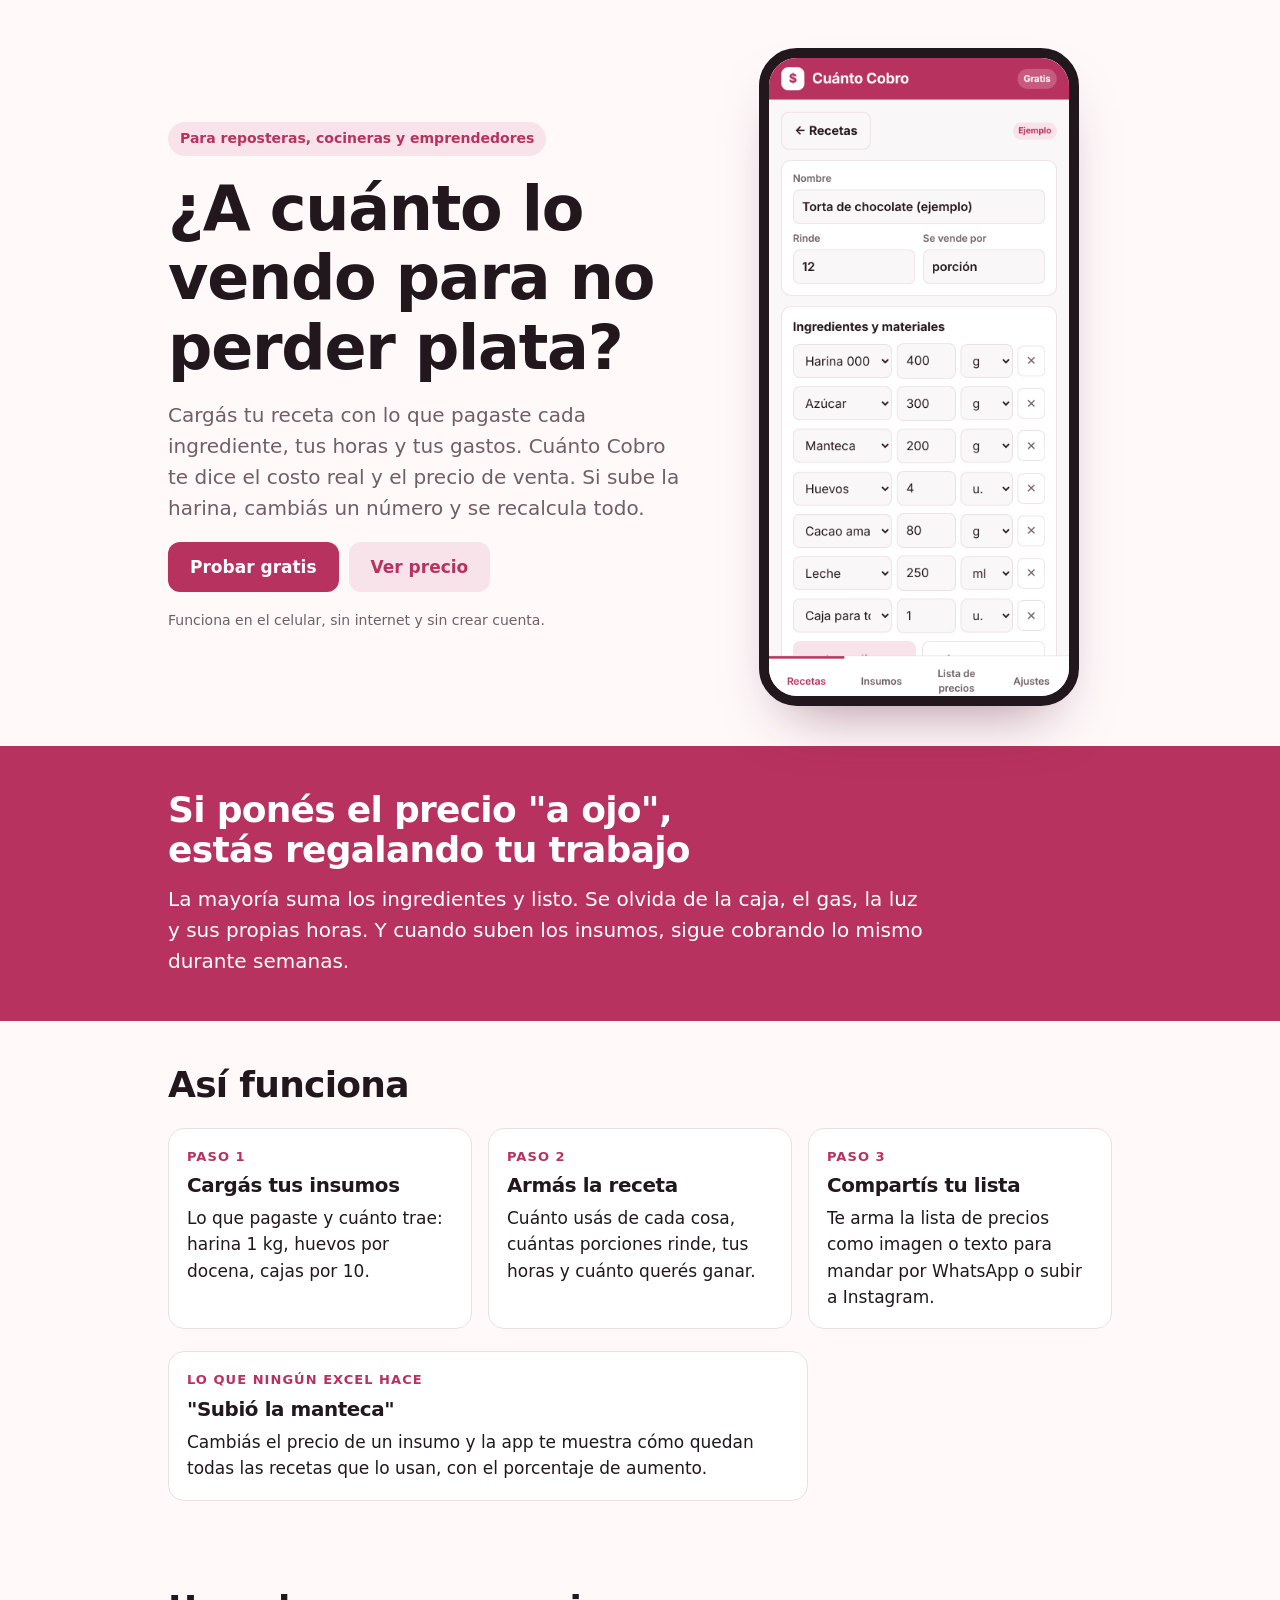
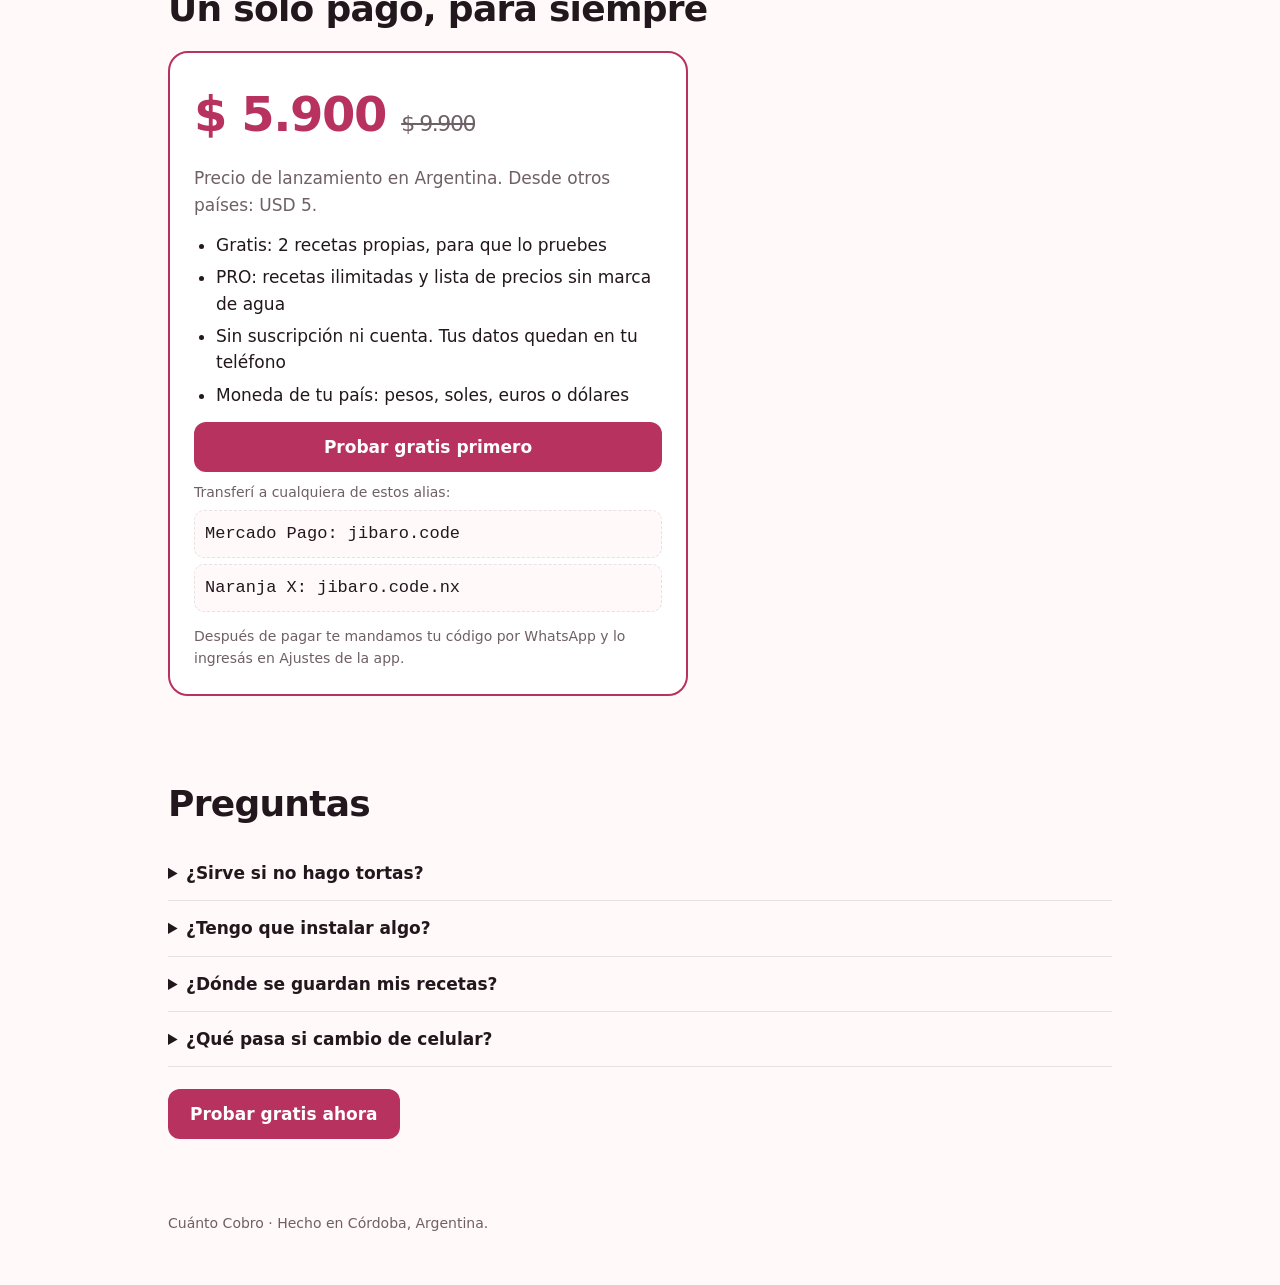
==== index.html @ 84588df4 "Publicar Cuánto Cobro: app de costos y precio de venta con página de venta Co-Authored-By: Claude Op" ====
<!doctype html>
<html lang="es">
<head>
<meta charset="utf-8">
<meta name="viewport" content="width=device-width, initial-scale=1, viewport-fit=cover">
<title>Cuánto Cobro · Calculá a cuánto vender tus productos</title>
<meta name="description" content="La app para reposteras y emprendedores: cargás tu receta y te dice cuánto te cuesta y a cuánto venderla. Si sube un insumo, recalcula todo.">
<meta property="og:title" content="Cuánto Cobro">
<meta property="og:description" content="¿A cuánto lo vendo para no perder plata? Cargá tu receta y te lo dice en segundos.">
<meta property="og:image" content="captura.png">
<meta name="theme-color" content="#B8325F">
<link rel="icon" href="icons/icon.svg" type="image/svg+xml">
<style>
:root{--bg:#FFF9FA;--fg:#22171C;--muted:#6F5F66;--line:#EADFE3;--accent:#B8325F;--accent-fg:#fff;--soft:#F8E3EA;--surface:#fff;
  --f:system-ui,-apple-system,"Segoe UI",Roboto,"Helvetica Neue",Arial,sans-serif;color-scheme:light}
@media (prefers-color-scheme:dark){:root{--bg:#161013;--fg:#F3EBEE;--muted:#B9A8AF;--line:#3A2E33;--accent:#FF7EA6;--accent-fg:#2A0D17;--soft:#3D1D28;--surface:#21191D;color-scheme:dark}}
*{box-sizing:border-box}
body{margin:0;background:var(--bg);color:var(--fg);font:17px/1.55 var(--f)}
.w{max-width:980px;margin:0 auto;padding-left:max(18px,env(safe-area-inset-left,0px));padding-right:max(18px,env(safe-area-inset-right,0px))}
h1,h2,h3{line-height:1.12;margin:0;text-wrap:balance;letter-spacing:-.02em}
h1{font-size:clamp(36px,7vw,62px);font-weight:850}
h2{font-size:clamp(26px,4vw,36px)}
p{margin:0}
.hero{display:grid;grid-template-columns:minmax(0,1.15fr) minmax(0,.85fr);gap:36px;align-items:center;padding-block:48px 40px}
@media (max-width:760px){.hero{grid-template-columns:1fr;padding-top:28px}}
.hero .txt{display:flex;flex-direction:column;gap:18px}
.tag{display:inline-block;align-self:flex-start;background:var(--soft);color:var(--accent);font-weight:700;font-size:14px;padding:6px 12px;border-radius:99px}
.lead{font-size:20px;color:var(--muted)}
.cta{display:flex;gap:10px;flex-wrap:wrap}
.btn{border:0;border-radius:12px;padding:15px 22px;font:700 17px var(--f);cursor:pointer;background:var(--accent);color:var(--accent-fg);text-decoration:none;display:inline-block;text-align:center}
.btn.sec{background:var(--soft);color:var(--accent)}
.btn:focus-visible{outline:3px solid var(--fg);outline-offset:2px}
.tel{justify-self:center;width:min(320px,100%);aspect-ratio:9/18.5;border-radius:38px;border:10px solid var(--fg);overflow:hidden;background:var(--surface);box-shadow:0 30px 60px -30px rgba(80,10,40,.5)}
.tel img{width:100%;height:100%;object-fit:cover;object-position:top;display:block}
section{padding-block:44px;display:flex;flex-direction:column;gap:22px}
.dolor{background:var(--accent);color:var(--accent-fg)}
.dolor .w{display:flex;flex-direction:column;gap:14px;padding-block:44px}
.dolor p{font-size:20px;max-width:60ch}
.pasos{display:grid;grid-template-columns:repeat(auto-fit,minmax(240px,1fr));gap:16px}
.paso{background:var(--surface);border:1px solid var(--line);border-radius:16px;padding:18px;display:flex;flex-direction:column;gap:8px}
.paso b{font-size:13px;letter-spacing:.08em;text-transform:uppercase;color:var(--accent)}
.precio{background:var(--surface);border:2px solid var(--accent);border-radius:20px;padding:24px;display:flex;flex-direction:column;gap:14px;max-width:520px}
.monto{font-size:48px;font-weight:850;color:var(--accent);letter-spacing:-.03em}
.monto s{font-size:22px;color:var(--muted);font-weight:500}
ul{margin:0;padding-left:22px;display:flex;flex-direction:column;gap:6px}
details{border-bottom:1px solid var(--line);padding-block:14px}
summary{font-weight:700;cursor:pointer}
details p{margin-top:8px;color:var(--muted)}
.alias{font-family:ui-monospace,Menlo,Consolas,monospace;background:var(--bg);border:1px dashed var(--line);border-radius:10px;padding:10px;user-select:all}
footer{padding-block:30px 50px;color:var(--muted);font-size:14px}
</style>
</head>
<body>
<div class="w hero">
  <div class="txt">
    <span class="tag">Para reposteras, cocineras y emprendedores</span>
    <h1>¿A cuánto lo vendo para no perder plata?</h1>
    <p class="lead">Cargás tu receta con lo que pagaste cada ingrediente, tus horas y tus gastos. Cuánto Cobro te dice el costo real y el precio de venta. Si sube la harina, cambiás un número y se recalcula todo.</p>
    <div class="cta"><a class="btn" href="app.html">Probar gratis</a><a class="btn sec" href="#precio">Ver precio</a></div>
    <p class="muted" style="font-size:14px;color:var(--muted)">Funciona en el celular, sin internet y sin crear cuenta.</p>
  </div>
  <div class="tel"><img src="captura.png" alt="La app mostrando el precio sugerido de una torta de chocolate"></div>
</div>

<div class="dolor"><div class="w">
  <h2>Si ponés el precio "a ojo", estás regalando tu trabajo</h2>
  <p>La mayoría suma los ingredientes y listo. Se olvida de la caja, el gas, la luz y sus propias horas. Y cuando suben los insumos, sigue cobrando lo mismo durante semanas.</p>
</div></div>

<section class="w">
  <h2>Así funciona</h2>
  <div class="pasos">
    <div class="paso"><b>Paso 1</b><h3>Cargás tus insumos</h3><p>Lo que pagaste y cuánto trae: harina 1 kg, huevos por docena, cajas por 10.</p></div>
    <div class="paso"><b>Paso 2</b><h3>Armás la receta</h3><p>Cuánto usás de cada cosa, cuántas porciones rinde, tus horas y cuánto querés ganar.</p></div>
    <div class="paso"><b>Paso 3</b><h3>Compartís tu lista</h3><p>Te arma la lista de precios como imagen o texto para mandar por WhatsApp o subir a Instagram.</p></div>
  </div>
  <div class="paso" style="max-width:640px"><b>Lo que ningún Excel hace</b><h3>"Subió la manteca"</h3><p>Cambiás el precio de un insumo y la app te muestra cómo quedan todas las recetas que lo usan, con el porcentaje de aumento.</p></div>
</section>

<section class="w" id="precio">
  <h2>Un solo pago, para siempre</h2>
  <div class="precio">
    <div class="monto"><span id="p-ar">$ 5.900</span> <s id="p-ar-antes">$ 9.900</s></div>
    <p class="muted" id="p-usd" style="color:var(--muted)">Precio de lanzamiento en Argentina. Desde otros países: USD 5.</p>
    <ul><li>Gratis: 2 recetas propias, para que lo pruebes</li><li>PRO: recetas ilimitadas y lista de precios sin marca de agua</li><li>Sin suscripción ni cuenta. Tus datos quedan en tu teléfono</li><li>Moneda de tu país: pesos, soles, euros o dólares</li></ul>
    <div id="pagos" style="display:flex;flex-direction:column;gap:10px"></div>
    <p style="font-size:14px;color:var(--muted)">Después de pagar te mandamos tu código por WhatsApp y lo ingresás en Ajustes de la app.</p>
  </div>
</section>

<section class="w">
  <h2>Preguntas</h2>
  <div>
    <details><summary>¿Sirve si no hago tortas?</summary><p>Sí. Sirve para cualquier cosa que fabriques: comida, velas, jabones, bijouterie, sublimados. Si tiene insumos y horas de trabajo, se calcula igual.</p></details>
    <details><summary>¿Tengo que instalar algo?</summary><p>No hace falta. Se abre desde el navegador. Si querés, la agregás a la pantalla de inicio y queda como una app que funciona sin internet.</p></details>
    <details><summary>¿Dónde se guardan mis recetas?</summary><p>En tu teléfono. Desde Ajustes podés guardar una copia para pasarla a otro celular.</p></details>
    <details><summary>¿Qué pasa si cambio de celular?</summary><p>Guardás una copia en el viejo, la cargás en el nuevo y volvés a ingresar tu código PRO.</p></details>
  </div>
  <div class="cta"><a class="btn" href="app.html">Probar gratis ahora</a></div>
</section>

<footer class="w">Cuánto Cobro · Hecho en Córdoba, Argentina.</footer>

<script src="config.js"></script>
<script>
(function(){
  var C = window.CC_CONFIG || {};
  function esc(s){return String(s||"").replace(/[&<>"']/g,function(c){return{"&":"&amp;","<":"&lt;",">":"&gt;",'"':"&quot;","'":"&#39;"}[c]})}
  var lanz = C.lanzamientoActivo;
  document.getElementById("p-ar").textContent = lanz ? C.precioLanzamientoAR : C.precioAR;
  var antes = document.getElementById("p-ar-antes"); if (lanz) antes.textContent = C.precioAR; else antes.hidden = true;
  document.getElementById("p-usd").textContent = (lanz ? "Precio de lanzamiento en Argentina. " : "Precio en Argentina. ") + "Desde otros países: " + (lanz ? C.precioLanzamientoUSD : C.precioUSD) + ".";
  var h = "";
  if (C.linkPagoAR) h += '<a class="btn" href="' + esc(C.linkPagoAR) + '" target="_blank" rel="noopener">Pagar con Mercado Pago</a>';
  if (C.aliasMP || C.aliasNX) {
    h += '<div style="display:flex;flex-direction:column;gap:6px"><p style="font-size:14px;color:var(--muted)">' + (C.linkPagoAR ? "O transferí" : "Transferí") + ' a cualquiera de estos alias' + (C.titularAlias ? " (a nombre de " + esc(C.titularAlias) + ")" : "") + ':</p>';
    if (C.aliasMP) h += '<div class="alias">Mercado Pago: ' + esc(C.aliasMP) + '</div>';
    if (C.aliasNX) h += '<div class="alias">Naranja X: ' + esc(C.aliasNX) + '</div>';
    h += '</div>';
  }
  if (C.linkPagoInternacional) h += '<a class="btn sec" href="' + esc(C.linkPagoInternacional) + '" target="_blank" rel="noopener">Pagar desde otro país</a>';
  if (C.whatsappVentas) h += '<a class="btn sec" href="https://wa.me/' + esc(C.whatsappVentas) + '?text=' + encodeURIComponent("Hola! Quiero Cuánto Cobro PRO") + '" target="_blank" rel="noopener">Escribinos por WhatsApp</a>';
  if (!h) h = '<a class="btn" href="app.html">Probar gratis</a>';
  else h = '<a class="btn" href="app.html">Probar gratis primero</a>' + h;
  document.getElementById("pagos").innerHTML = h;
})();
</script>
</body>
</html>
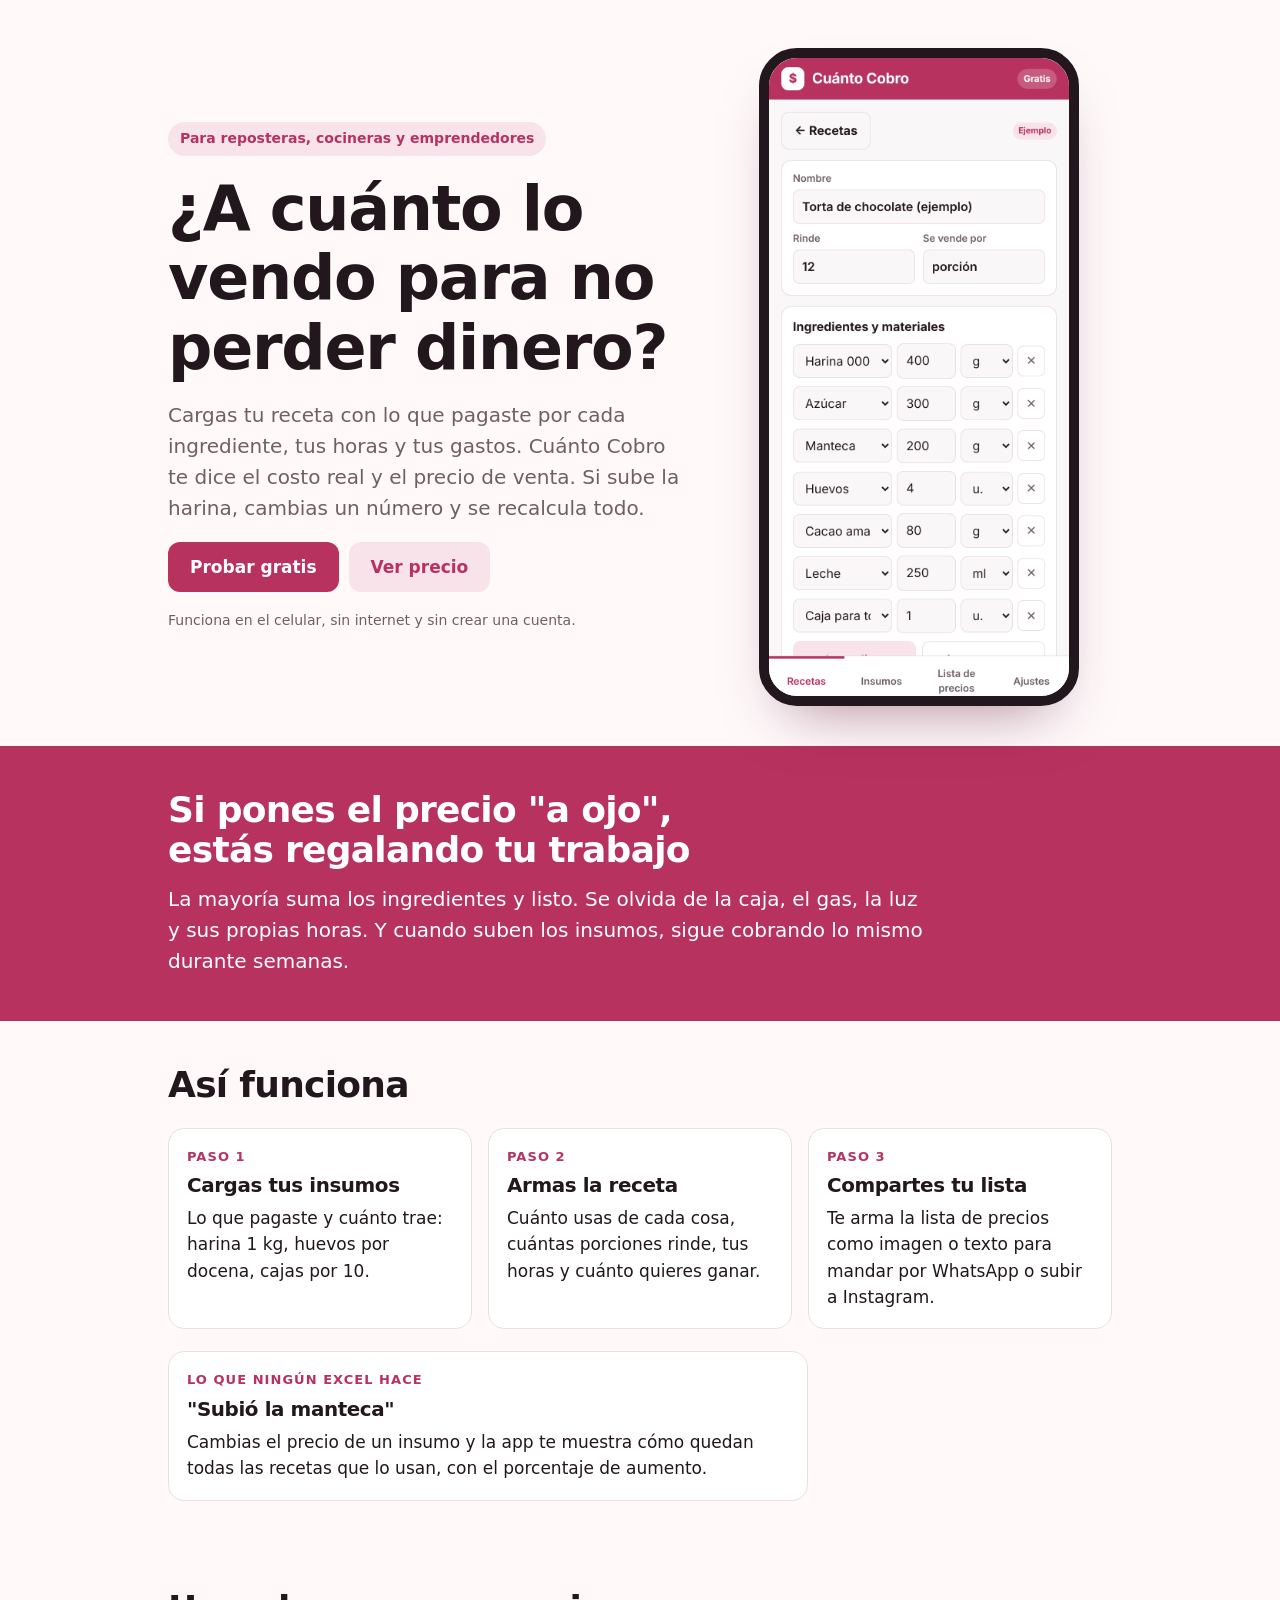
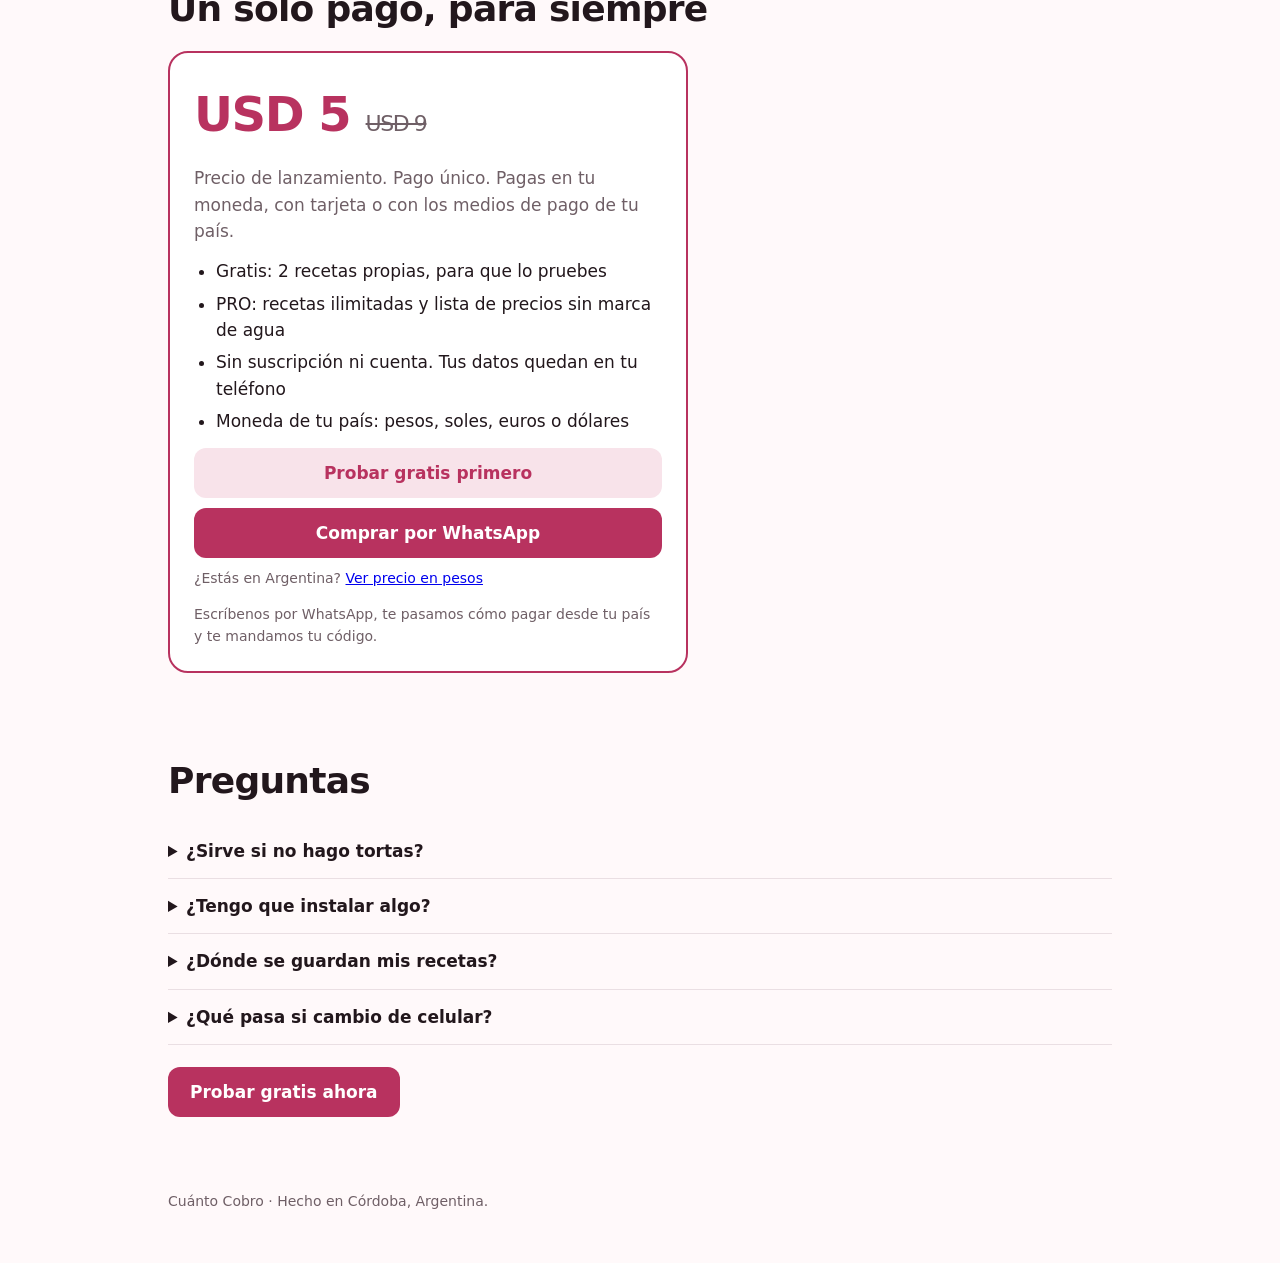
==== commit 973de8a7: "Vender en todos los países de habla hispana: precio en USD, español neutro y moneda local fuera de A" ====
--- a/index.html
+++ b/index.html
@@ -54,27 +54,27 @@
 <div class="w hero">
   <div class="txt">
     <span class="tag">Para reposteras, cocineras y emprendedores</span>
-    <h1>¿A cuánto lo vendo para no perder plata?</h1>
-    <p class="lead">Cargás tu receta con lo que pagaste cada ingrediente, tus horas y tus gastos. Cuánto Cobro te dice el costo real y el precio de venta. Si sube la harina, cambiás un número y se recalcula todo.</p>
+    <h1 data-tu="¿A cuánto lo vendo para no perder dinero?">¿A cuánto lo vendo para no perder plata?</h1>
+    <p class="lead" data-tu="Cargas tu receta con lo que pagaste por cada ingrediente, tus horas y tus gastos. Cuánto Cobro te dice el costo real y el precio de venta. Si sube la harina, cambias un número y se recalcula todo.">Cargás tu receta con lo que pagaste cada ingrediente, tus horas y tus gastos. Cuánto Cobro te dice el costo real y el precio de venta. Si sube la harina, cambiás un número y se recalcula todo.</p>
     <div class="cta"><a class="btn" href="app.html">Probar gratis</a><a class="btn sec" href="#precio">Ver precio</a></div>
-    <p class="muted" style="font-size:14px;color:var(--muted)">Funciona en el celular, sin internet y sin crear cuenta.</p>
+    <p class="muted" style="font-size:14px;color:var(--muted)" data-tu="Funciona en el celular, sin internet y sin crear una cuenta.">Funciona en el celular, sin internet y sin crear cuenta.</p>
   </div>
   <div class="tel"><img src="captura.png" alt="La app mostrando el precio sugerido de una torta de chocolate"></div>
 </div>
 
 <div class="dolor"><div class="w">
-  <h2>Si ponés el precio "a ojo", estás regalando tu trabajo</h2>
+  <h2 data-tu="Si pones el precio &quot;a ojo&quot;, estás regalando tu trabajo">Si ponés el precio "a ojo", estás regalando tu trabajo</h2>
   <p>La mayoría suma los ingredientes y listo. Se olvida de la caja, el gas, la luz y sus propias horas. Y cuando suben los insumos, sigue cobrando lo mismo durante semanas.</p>
 </div></div>
 
 <section class="w">
   <h2>Así funciona</h2>
   <div class="pasos">
-    <div class="paso"><b>Paso 1</b><h3>Cargás tus insumos</h3><p>Lo que pagaste y cuánto trae: harina 1 kg, huevos por docena, cajas por 10.</p></div>
-    <div class="paso"><b>Paso 2</b><h3>Armás la receta</h3><p>Cuánto usás de cada cosa, cuántas porciones rinde, tus horas y cuánto querés ganar.</p></div>
-    <div class="paso"><b>Paso 3</b><h3>Compartís tu lista</h3><p>Te arma la lista de precios como imagen o texto para mandar por WhatsApp o subir a Instagram.</p></div>
+    <div class="paso"><b>Paso 1</b><h3 data-tu="Cargas tus insumos">Cargás tus insumos</h3><p>Lo que pagaste y cuánto trae: harina 1 kg, huevos por docena, cajas por 10.</p></div>
+    <div class="paso"><b>Paso 2</b><h3 data-tu="Armas la receta">Armás la receta</h3><p data-tu="Cuánto usas de cada cosa, cuántas porciones rinde, tus horas y cuánto quieres ganar.">Cuánto usás de cada cosa, cuántas porciones rinde, tus horas y cuánto querés ganar.</p></div>
+    <div class="paso"><b>Paso 3</b><h3 data-tu="Compartes tu lista">Compartís tu lista</h3><p>Te arma la lista de precios como imagen o texto para mandar por WhatsApp o subir a Instagram.</p></div>
   </div>
-  <div class="paso" style="max-width:640px"><b>Lo que ningún Excel hace</b><h3>"Subió la manteca"</h3><p>Cambiás el precio de un insumo y la app te muestra cómo quedan todas las recetas que lo usan, con el porcentaje de aumento.</p></div>
+  <div class="paso" style="max-width:640px"><b>Lo que ningún Excel hace</b><h3>"Subió la manteca"</h3><p data-tu="Cambias el precio de un insumo y la app te muestra cómo quedan todas las recetas que lo usan, con el porcentaje de aumento.">Cambiás el precio de un insumo y la app te muestra cómo quedan todas las recetas que lo usan, con el porcentaje de aumento.</p></div>
 </section>
 
 <section class="w" id="precio">
@@ -84,7 +84,7 @@
     <p class="muted" id="p-usd" style="color:var(--muted)">Precio de lanzamiento en Argentina. Desde otros países: USD 5.</p>
     <ul><li>Gratis: 2 recetas propias, para que lo pruebes</li><li>PRO: recetas ilimitadas y lista de precios sin marca de agua</li><li>Sin suscripción ni cuenta. Tus datos quedan en tu teléfono</li><li>Moneda de tu país: pesos, soles, euros o dólares</li></ul>
     <div id="pagos" style="display:flex;flex-direction:column;gap:10px"></div>
-    <p style="font-size:14px;color:var(--muted)">Después de pagar te mandamos tu código por WhatsApp y lo ingresás en Ajustes de la app.</p>
+    <p style="font-size:14px;color:var(--muted)" data-tu="Después de pagar te llega tu código por correo y lo ingresas en Ajustes de la app.">Después de pagar te mandamos tu código por WhatsApp y lo ingresás en Ajustes de la app.</p>
   </div>
 </section>
 
@@ -92,9 +92,9 @@
   <h2>Preguntas</h2>
   <div>
     <details><summary>¿Sirve si no hago tortas?</summary><p>Sí. Sirve para cualquier cosa que fabriques: comida, velas, jabones, bijouterie, sublimados. Si tiene insumos y horas de trabajo, se calcula igual.</p></details>
-    <details><summary>¿Tengo que instalar algo?</summary><p>No hace falta. Se abre desde el navegador. Si querés, la agregás a la pantalla de inicio y queda como una app que funciona sin internet.</p></details>
-    <details><summary>¿Dónde se guardan mis recetas?</summary><p>En tu teléfono. Desde Ajustes podés guardar una copia para pasarla a otro celular.</p></details>
-    <details><summary>¿Qué pasa si cambio de celular?</summary><p>Guardás una copia en el viejo, la cargás en el nuevo y volvés a ingresar tu código PRO.</p></details>
+    <details><summary>¿Tengo que instalar algo?</summary><p data-tu="No hace falta. Se abre desde el navegador. Si quieres, la agregas a la pantalla de inicio y queda como una app que funciona sin internet.">No hace falta. Se abre desde el navegador. Si querés, la agregás a la pantalla de inicio y queda como una app que funciona sin internet.</p></details>
+    <details><summary>¿Dónde se guardan mis recetas?</summary><p data-tu="En tu teléfono. Desde Ajustes puedes guardar una copia para pasarla a otro celular.">En tu teléfono. Desde Ajustes podés guardar una copia para pasarla a otro celular.</p></details>
+    <details><summary>¿Qué pasa si cambio de celular?</summary><p data-tu="Guardas una copia en el viejo, la cargas en el nuevo y vuelves a ingresar tu código PRO.">Guardás una copia en el viejo, la cargás en el nuevo y volvés a ingresar tu código PRO.</p></details>
   </div>
   <div class="cta"><a class="btn" href="app.html">Probar gratis ahora</a></div>
 </section>
@@ -102,26 +102,40 @@
 <footer class="w">Cuánto Cobro · Hecho en Córdoba, Argentina.</footer>
 
 <script src="config.js"></script>
+<script src="region.js"></script>
 <script>
 (function(){
   var C = window.CC_CONFIG || {};
   function esc(s){return String(s||"").replace(/[&<>"']/g,function(c){return{"&":"&amp;","<":"&lt;",">":"&gt;",'"':"&quot;","'":"&#39;"}[c]})}
   var lanz = C.lanzamientoActivo;
-  document.getElementById("p-ar").textContent = lanz ? C.precioLanzamientoAR : C.precioAR;
-  var antes = document.getElementById("p-ar-antes"); if (lanz) antes.textContent = C.precioAR; else antes.hidden = true;
-  document.getElementById("p-usd").textContent = (lanz ? "Precio de lanzamiento en Argentina. " : "Precio en Argentina. ") + "Desde otros países: " + (lanz ? C.precioLanzamientoUSD : C.precioUSD) + ".";
+  var ar = (window.CC_REGION || { ar: true }).ar;
+  var $p = document.getElementById("p-ar"), antes = document.getElementById("p-ar-antes"), nota = document.getElementById("p-usd");
+  var wa = function(txt, label, cls){ return C.whatsappVentas ? '<a class="btn ' + cls + '" href="https://wa.me/' + esc(C.whatsappVentas) + '?text=' + encodeURIComponent(txt) + '" target="_blank" rel="noopener">' + label + '</a>' : ""; };
   var h = "";
-  if (C.linkPagoAR) h += '<a class="btn" href="' + esc(C.linkPagoAR) + '" target="_blank" rel="noopener">Pagar con Mercado Pago</a>';
-  if (C.aliasMP || C.aliasNX) {
-    h += '<div style="display:flex;flex-direction:column;gap:6px"><p style="font-size:14px;color:var(--muted)">' + (C.linkPagoAR ? "O transferí" : "Transferí") + ' a cualquiera de estos alias' + (C.titularAlias ? " (a nombre de " + esc(C.titularAlias) + ")" : "") + ':</p>';
-    if (C.aliasMP) h += '<div class="alias">Mercado Pago: ' + esc(C.aliasMP) + '</div>';
-    if (C.aliasNX) h += '<div class="alias">Naranja X: ' + esc(C.aliasNX) + '</div>';
-    h += '</div>';
+  if (ar) {
+    $p.textContent = lanz ? C.precioLanzamientoAR : C.precioAR;
+    if (lanz) antes.textContent = C.precioAR; else antes.hidden = true;
+    nota.textContent = (lanz ? "Precio de lanzamiento en Argentina. " : "Precio en Argentina. ") + "Desde otros países: " + (lanz ? C.precioLanzamientoUSD : C.precioUSD) + ".";
+    if (C.linkPagoAR) h += '<a class="btn" href="' + esc(C.linkPagoAR) + '" target="_blank" rel="noopener">Pagar con Mercado Pago</a>';
+    if (C.aliasMP || C.aliasNX) {
+      h += '<div style="display:flex;flex-direction:column;gap:6px"><p style="font-size:14px;color:var(--muted)">' + (C.linkPagoAR ? "O transferí" : "Transferí") + ' a cualquiera de estos alias' + (C.titularAlias ? " (a nombre de " + esc(C.titularAlias) + ")" : "") + ':</p>';
+      if (C.aliasMP) h += '<div class="alias">Mercado Pago: ' + esc(C.aliasMP) + '</div>';
+      if (C.aliasNX) h += '<div class="alias">Naranja X: ' + esc(C.aliasNX) + '</div>';
+      h += '</div>';
+    }
+    h += wa("Hola! Quiero Cuánto Cobro PRO", "Escribinos por WhatsApp", "sec");
+    if (C.linkPagoInternacional) h += '<p style="font-size:14px;color:var(--muted)">¿Estás en otro país? <a href="?pais=int">Ver precio en dólares</a></p>';
+  } else {
+    document.querySelectorAll("[data-tu]").forEach(function(el){ el.textContent = el.getAttribute("data-tu"); });
+    document.title = "Cuánto Cobro · Calcula a cuánto vender tus productos";
+    $p.textContent = lanz ? C.precioLanzamientoUSD : C.precioUSD;
+    if (lanz) antes.textContent = C.precioUSD; else antes.hidden = true;
+    nota.textContent = (lanz ? "Precio de lanzamiento. " : "") + "Pago único. Pagas en tu moneda, con tarjeta o con los medios de pago de tu país.";
+    if (C.linkPagoInternacional) h += '<a class="btn" href="' + esc(C.linkPagoInternacional) + '" target="_blank" rel="noopener">Comprar ahora</a>' + wa("¡Hola! Tengo una duda sobre Cuánto Cobro PRO", "Escríbenos por WhatsApp", "sec");
+    else { h += wa("¡Hola! Quiero Cuánto Cobro PRO. ¿Cómo lo pago desde mi país?", "Comprar por WhatsApp", ""); document.querySelector("[data-tu^='Después de pagar']").textContent = "Escríbenos por WhatsApp, te pasamos cómo pagar desde tu país y te mandamos tu código."; }
+    h += '<p style="font-size:14px;color:var(--muted)">¿Estás en Argentina? <a href="?pais=ar">Ver precio en pesos</a></p>';
   }
-  if (C.linkPagoInternacional) h += '<a class="btn sec" href="' + esc(C.linkPagoInternacional) + '" target="_blank" rel="noopener">Pagar desde otro país</a>';
-  if (C.whatsappVentas) h += '<a class="btn sec" href="https://wa.me/' + esc(C.whatsappVentas) + '?text=' + encodeURIComponent("Hola! Quiero Cuánto Cobro PRO") + '" target="_blank" rel="noopener">Escribinos por WhatsApp</a>';
-  if (!h) h = '<a class="btn" href="app.html">Probar gratis</a>';
-  else h = '<a class="btn" href="app.html">Probar gratis primero</a>' + h;
+  h = '<a class="btn' + (h ? " sec" : "") + '" href="app.html">' + (h ? "Probar gratis primero" : "Probar gratis") + '</a>' + h;
   document.getElementById("pagos").innerHTML = h;
 })();
 </script>
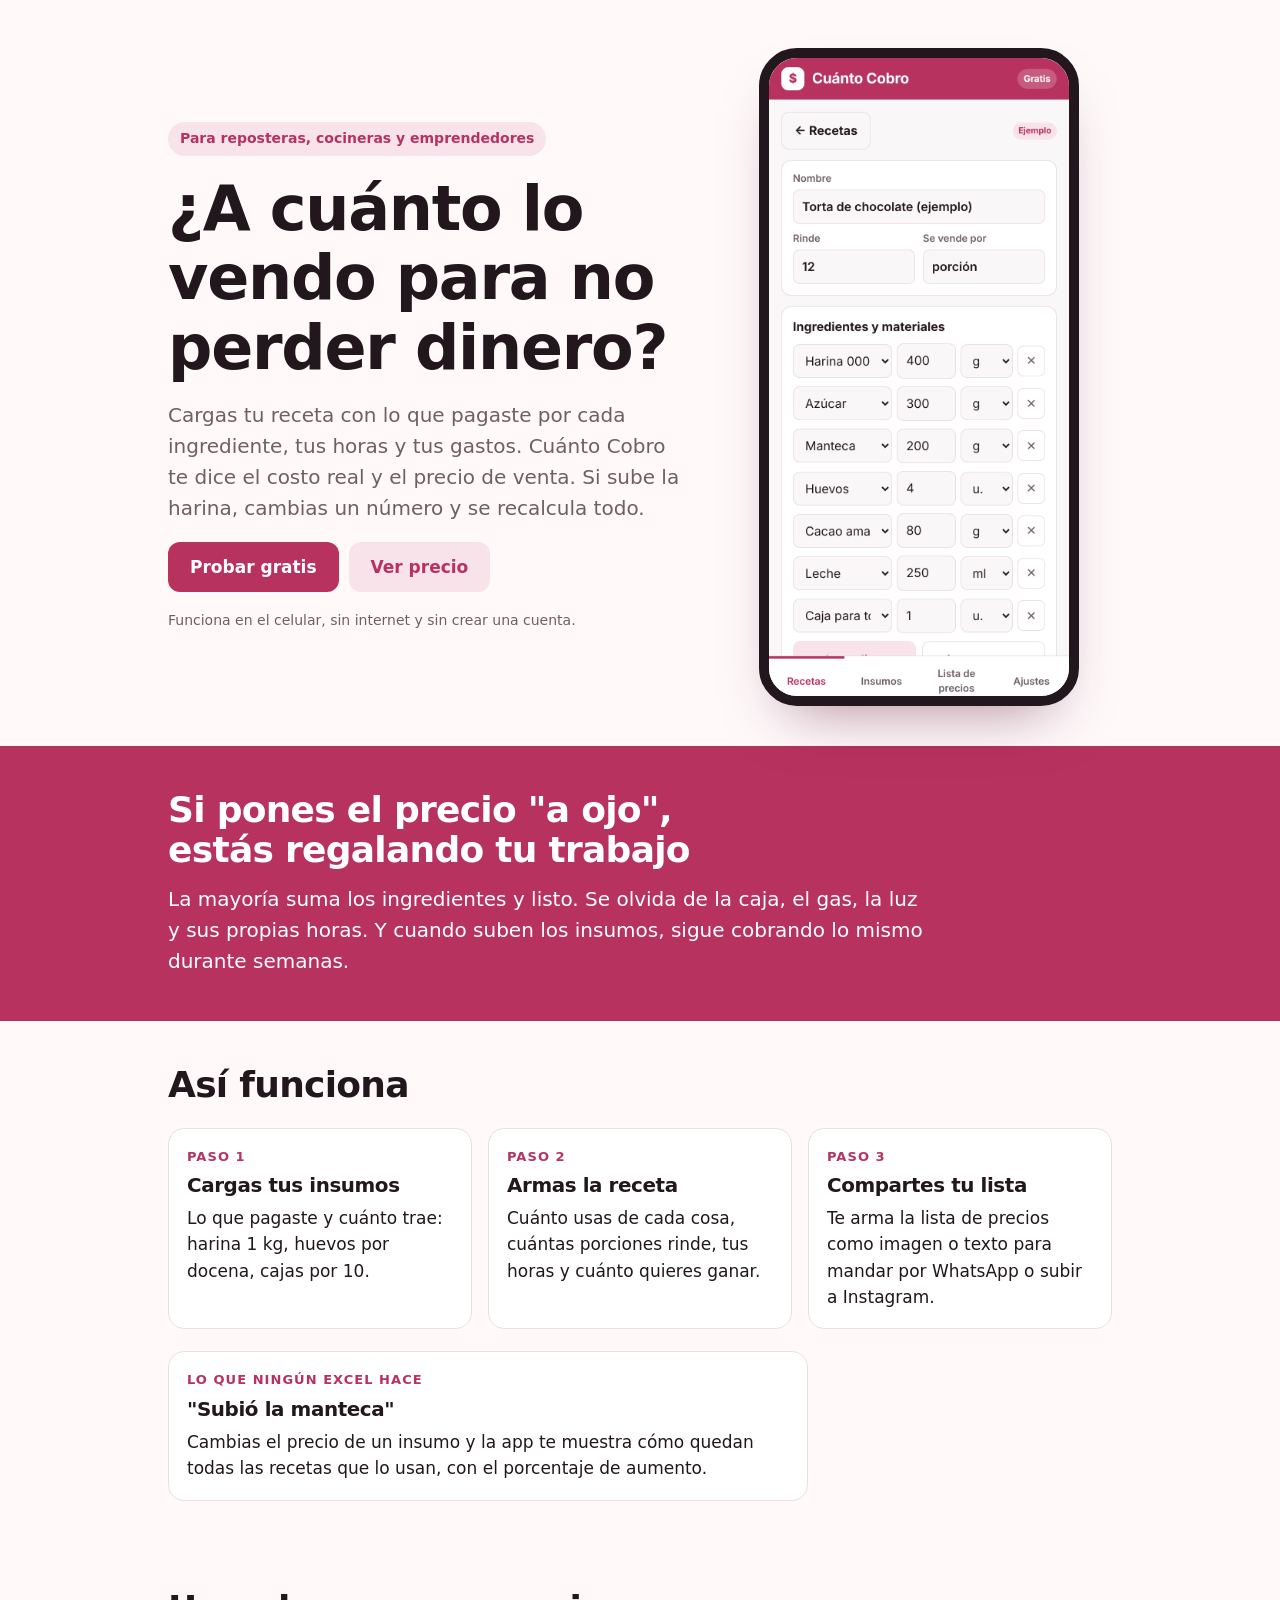
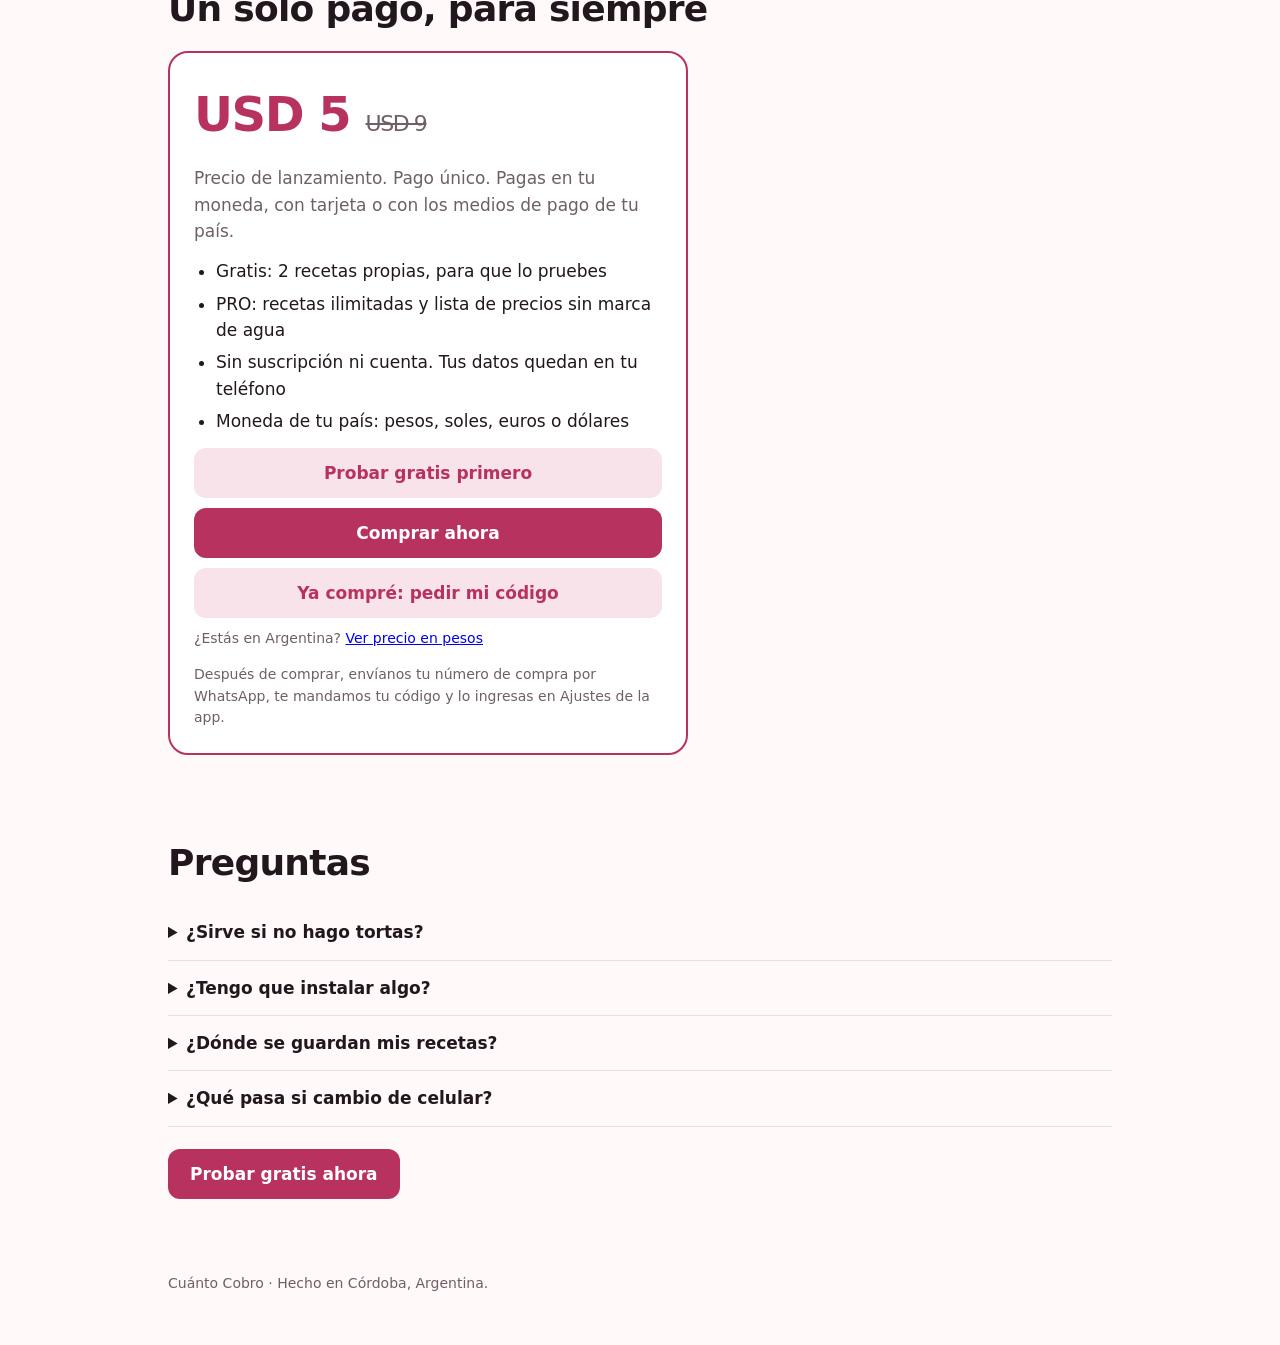
==== commit 2e681d67: "Cargar link de Hotmart para compras fuera de Argentina Co-Authored-By: Claude Opus 5.5 (1M context) " ====
--- a/index.html
+++ b/index.html
@@ -84,7 +84,7 @@
     <p class="muted" id="p-usd" style="color:var(--muted)">Precio de lanzamiento en Argentina. Desde otros países: USD 5.</p>
     <ul><li>Gratis: 2 recetas propias, para que lo pruebes</li><li>PRO: recetas ilimitadas y lista de precios sin marca de agua</li><li>Sin suscripción ni cuenta. Tus datos quedan en tu teléfono</li><li>Moneda de tu país: pesos, soles, euros o dólares</li></ul>
     <div id="pagos" style="display:flex;flex-direction:column;gap:10px"></div>
-    <p style="font-size:14px;color:var(--muted)" data-tu="Después de pagar te llega tu código por correo y lo ingresas en Ajustes de la app.">Después de pagar te mandamos tu código por WhatsApp y lo ingresás en Ajustes de la app.</p>
+    <p style="font-size:14px;color:var(--muted)" data-tu="Después de comprar, envíanos tu número de compra por WhatsApp, te mandamos tu código y lo ingresas en Ajustes de la app.">Después de pagar te mandamos tu código por WhatsApp y lo ingresás en Ajustes de la app.</p>
   </div>
 </section>
 
@@ -131,7 +131,7 @@
     $p.textContent = lanz ? C.precioLanzamientoUSD : C.precioUSD;
     if (lanz) antes.textContent = C.precioUSD; else antes.hidden = true;
     nota.textContent = (lanz ? "Precio de lanzamiento. " : "") + "Pago único. Pagas en tu moneda, con tarjeta o con los medios de pago de tu país.";
-    if (C.linkPagoInternacional) h += '<a class="btn" href="' + esc(C.linkPagoInternacional) + '" target="_blank" rel="noopener">Comprar ahora</a>' + wa("¡Hola! Tengo una duda sobre Cuánto Cobro PRO", "Escríbenos por WhatsApp", "sec");
+    if (C.linkPagoInternacional) h += '<a class="btn" href="' + esc(C.linkPagoInternacional) + '" target="_blank" rel="noopener">Comprar ahora</a>' + wa("¡Hola! Ya compré Cuánto Cobro PRO por Hotmart, mi número de compra es: ", "Ya compré: pedir mi código", "sec");
     else { h += wa("¡Hola! Quiero Cuánto Cobro PRO. ¿Cómo lo pago desde mi país?", "Comprar por WhatsApp", ""); document.querySelector("[data-tu^='Después de pagar']").textContent = "Escríbenos por WhatsApp, te pasamos cómo pagar desde tu país y te mandamos tu código."; }
     h += '<p style="font-size:14px;color:var(--muted)">¿Estás en Argentina? <a href="?pais=ar">Ver precio en pesos</a></p>';
   }
